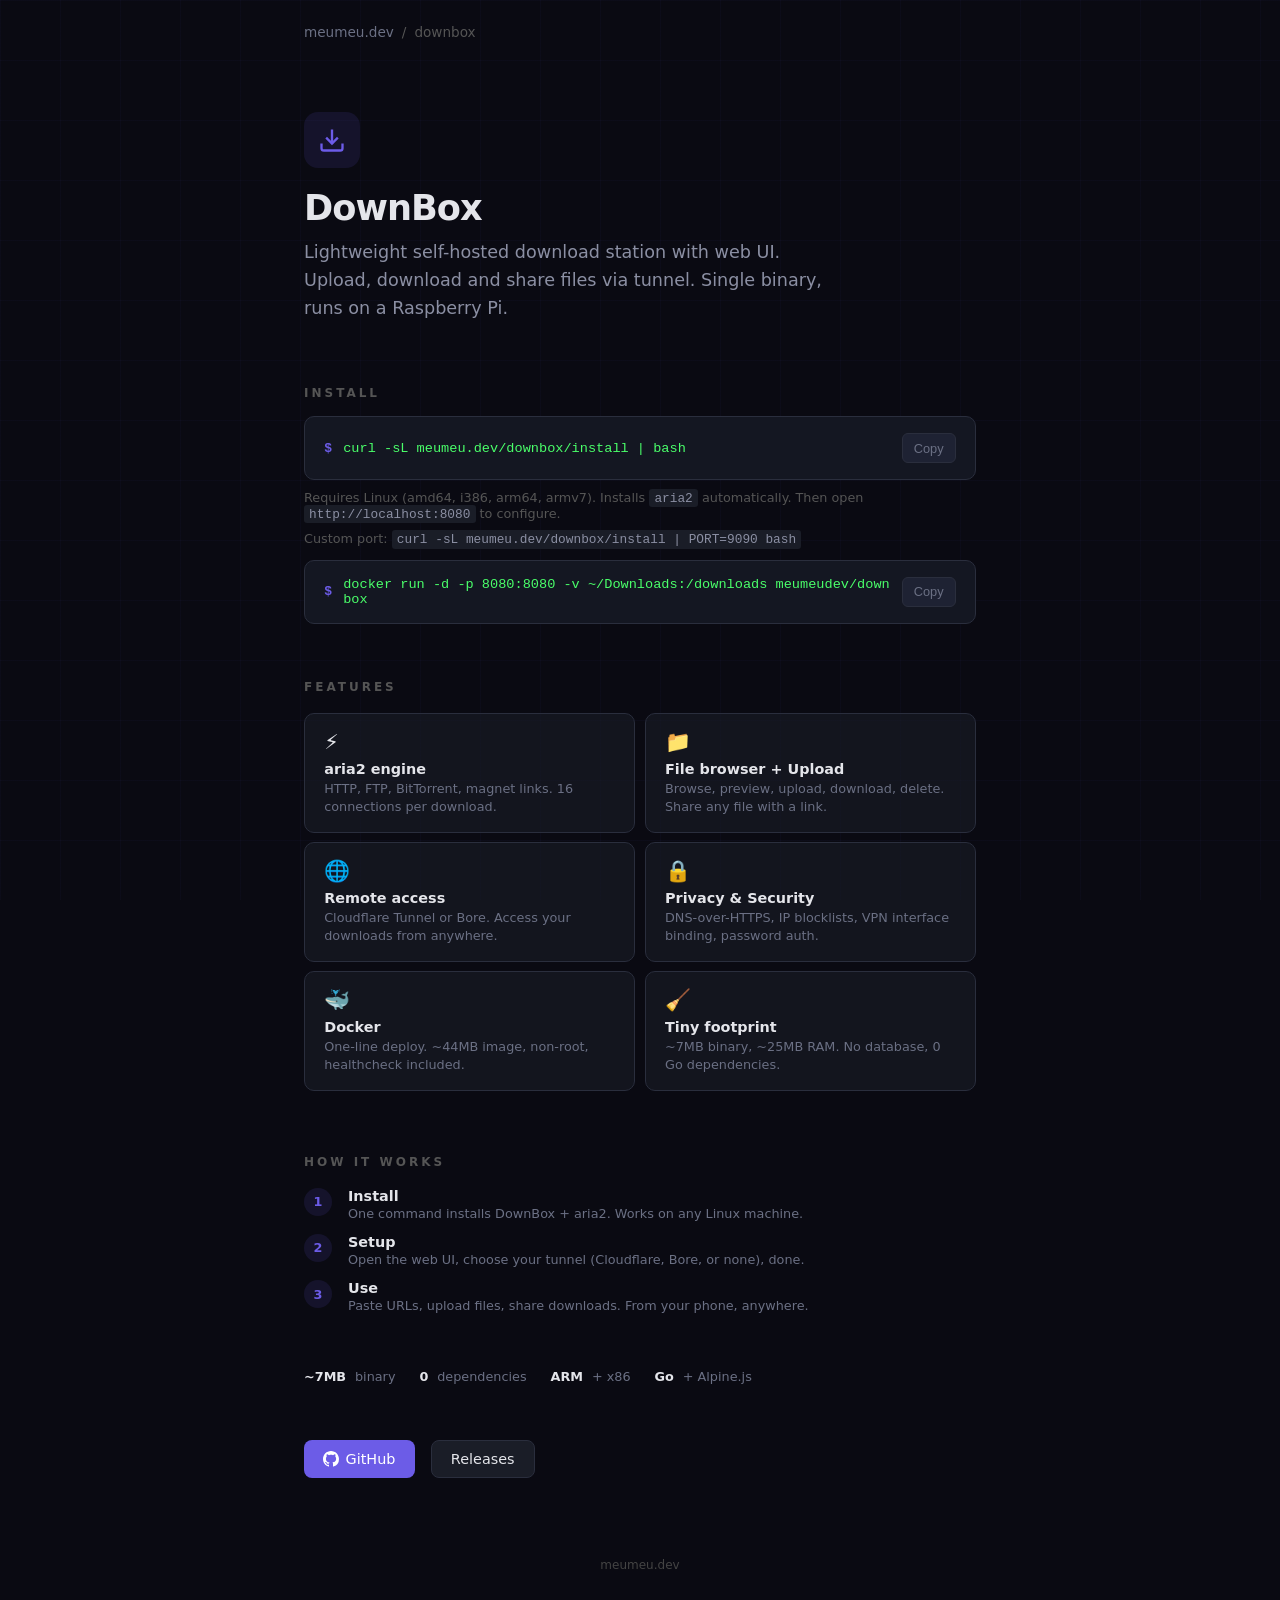
==== index.html @ 840169eb "Add GitHub Pages landing page in docs/ Co-Authored-By: Claude Opus 4.6 (1M context) <noreply@anthrop" ====
<!DOCTYPE html>
<html lang="en">
<head>
    <meta charset="UTF-8">
    <meta name="viewport" content="width=device-width, initial-scale=1.0">
    <title>DownBox — Self-hosted download station</title>
    <meta name="description" content="Lightweight self-hosted download station. Upload, download and share files via tunnel. aria2 + file browser. Single binary, runs on Raspberry Pi.">
    <style>
        * { margin: 0; padding: 0; box-sizing: border-box; }
        body {
            background: #0a0a12;
            color: #e4e5ea;
            font-family: 'Segoe UI', system-ui, -apple-system, sans-serif;
            -webkit-font-smoothing: antialiased;
        }
        a { color: #6c5ce7; text-decoration: none; }
        a:hover { color: #7c6df7; }

        .bg-grid {
            position: fixed; inset: 0; z-index: 0;
            background-image:
                linear-gradient(rgba(108,108,255,0.03) 1px, transparent 1px),
                linear-gradient(90deg, rgba(108,108,255,0.03) 1px, transparent 1px);
            background-size: 60px 60px;
        }

        .wrap { position: relative; z-index: 2; max-width: 720px; margin: 0 auto; padding: 0 1.5rem; }

        /* Nav */
        nav {
            display: flex; align-items: center; gap: 0.5rem;
            padding: 1.5rem 0; font-size: 0.85rem; color: #555;
        }
        nav a { color: #6b7084; }
        nav a:hover { color: #e4e5ea; }

        /* Hero */
        .hero { padding: 3rem 0 2.5rem; }
        .hero-icon {
            width: 56px; height: 56px;
            background: rgba(108, 92, 231, 0.12);
            border-radius: 14px;
            display: flex; align-items: center; justify-content: center;
            margin-bottom: 1.2rem;
        }
        .hero-icon svg { color: #6c5ce7; }
        h1 {
            font-size: 2.2rem; font-weight: 800; letter-spacing: -1px;
            margin-bottom: 0.6rem;
        }
        .hero p {
            font-size: 1.1rem; color: #8b8fa3; line-height: 1.6;
            max-width: 540px;
        }

        /* Install */
        .install-section { padding: 1.5rem 0; }
        .install-section h2 {
            font-size: 0.75rem; text-transform: uppercase;
            letter-spacing: 3px; color: #555; margin-bottom: 1rem;
        }
        .install-box {
            background: #141722;
            border: 1px solid #2a2e3d;
            border-radius: 10px;
            padding: 1rem 1.2rem;
            display: flex; align-items: center; gap: 0.7rem;
        }
        .install-box .prompt { color: #6c5ce7; font-weight: 700; font-family: monospace; }
        .install-box code {
            flex: 1;
            font-family: 'JetBrains Mono', 'Fira Code', monospace;
            font-size: 0.85rem;
            color: #4aff6a;
            word-break: break-all;
        }
        .copy-btn {
            background: #1e2233; border: 1px solid #2a2e3d; border-radius: 6px;
            padding: 0.4rem 0.7rem; cursor: pointer; color: #6b7084;
            font-size: 0.8rem; transition: all 0.15s; display: flex; align-items: center; gap: 0.3rem;
        }
        .copy-btn:hover { border-color: #6c5ce7; color: #e4e5ea; }
        .install-note {
            margin-top: 0.6rem; font-size: 0.8rem; color: #555;
        }
        .install-note code {
            background: #1a1d27; padding: 0.15em 0.4em; border-radius: 3px;
            font-size: 0.8rem; color: #8b8fa3;
        }

        /* Features */
        .features { padding: 2rem 0; }
        .features h2 {
            font-size: 0.75rem; text-transform: uppercase;
            letter-spacing: 3px; color: #555; margin-bottom: 1.2rem;
        }
        .feat-grid {
            display: grid; grid-template-columns: 1fr 1fr; gap: 0.6rem;
        }
        .feat {
            background: rgba(26, 29, 39, 0.6);
            border: 1px solid #2a2e3d;
            border-radius: 10px;
            padding: 1rem 1.2rem;
        }
        .feat-icon { font-size: 1.3rem; margin-bottom: 0.4rem; }
        .feat strong { font-size: 0.9rem; display: block; margin-bottom: 0.2rem; }
        .feat p { font-size: 0.8rem; color: #6b7084; line-height: 1.4; }

        /* How it works */
        .how { padding: 2rem 0; }
        .how h2 {
            font-size: 0.75rem; text-transform: uppercase;
            letter-spacing: 3px; color: #555; margin-bottom: 1.2rem;
        }
        .steps { display: flex; flex-direction: column; gap: 0.8rem; }
        .step {
            display: flex; align-items: flex-start; gap: 1rem;
        }
        .step-num {
            width: 28px; height: 28px; flex-shrink: 0;
            background: rgba(108, 92, 231, 0.12);
            border-radius: 50%;
            display: flex; align-items: center; justify-content: center;
            font-size: 0.8rem; font-weight: 700; color: #6c5ce7;
        }
        .step-text strong { font-size: 0.9rem; display: block; margin-bottom: 0.15rem; }
        .step-text p { font-size: 0.8rem; color: #6b7084; }

        /* Specs */
        .specs {
            display: flex; gap: 1.5rem; padding: 1.5rem 0;
            flex-wrap: wrap;
        }
        .spec {
            font-size: 0.8rem; color: #6b7084;
            display: flex; align-items: center; gap: 0.3rem;
        }
        .spec strong { color: #e4e5ea; }

        /* Links */
        .links {
            display: flex; gap: 1rem; padding: 2rem 0;
        }
        .link-btn {
            display: inline-flex; align-items: center; gap: 0.4rem;
            padding: 0.6rem 1.2rem;
            border-radius: 8px; font-size: 0.9rem; font-weight: 500;
            transition: all 0.15s;
        }
        .link-primary {
            background: #6c5ce7; color: #fff;
        }
        .link-primary:hover { background: #7c6df7; color: #fff; }
        .link-ghost {
            background: #1a1d27; border: 1px solid #2a2e3d; color: #e4e5ea;
        }
        .link-ghost:hover { border-color: #6c5ce7; }

        footer {
            text-align: center; padding: 3rem 0 2rem;
            font-size: 0.75rem; color: #333;
        }
        footer a { color: #444; }

        @media (max-width: 600px) {
            .feat-grid { grid-template-columns: 1fr; }
            h1 { font-size: 1.6rem; }
        }
    </style>
</head>
<body>
    <div class="bg-grid"></div>

    <div class="wrap">
        <nav>
            <a href="https://meumeu.dev">meumeu.dev</a>
            <span>/</span>
            <span>downbox</span>
        </nav>

        <div class="hero">
            <div class="hero-icon">
                <svg width="28" height="28" viewBox="0 0 24 24" fill="none" stroke="currentColor" stroke-width="2">
                    <path d="M21 15v4a2 2 0 0 1-2 2H5a2 2 0 0 1-2-2v-4"/>
                    <polyline points="7 10 12 15 17 10"/>
                    <line x1="12" y1="15" x2="12" y2="3"/>
                </svg>
            </div>
            <h1>DownBox</h1>
            <p>Lightweight self-hosted download station with web UI. Upload, download and share files via tunnel. Single binary, runs on a Raspberry Pi.</p>
        </div>

        <div class="install-section">
            <h2>Install</h2>
            <div class="install-box">
                <span class="prompt">$</span>
                <code id="cmd">curl -sL meumeu.dev/downbox/install | bash</code>
                <button class="copy-btn" onclick="navigator.clipboard.writeText(document.getElementById('cmd').textContent);this.innerHTML='Copied!'">
                    Copy
                </button>
            </div>
            <p class="install-note">
                Requires Linux (amd64, i386, arm64, armv7). Installs <code>aria2</code> automatically.
                Then open <code>http://localhost:8080</code> to configure.
            </p>
            <p class="install-note">
                Custom port: <code>curl -sL meumeu.dev/downbox/install | PORT=9090 bash</code>
            </p>
            <div class="install-box" style="margin-top:0.8rem">
                <span class="prompt">$</span>
                <code id="cmd2">docker run -d -p 8080:8080 -v ~/Downloads:/downloads meumeudev/downbox</code>
                <button class="copy-btn" onclick="navigator.clipboard.writeText(document.getElementById('cmd2').textContent);this.innerHTML='Copied!'">
                    Copy
                </button>
            </div>
        </div>

        <div class="features">
            <h2>Features</h2>
            <div class="feat-grid">
                <div class="feat">
                    <div class="feat-icon">&#9889;</div>
                    <strong>aria2 engine</strong>
                    <p>HTTP, FTP, BitTorrent, magnet links. 16 connections per download.</p>
                </div>
                <div class="feat">
                    <div class="feat-icon">&#128193;</div>
                    <strong>File browser + Upload</strong>
                    <p>Browse, preview, upload, download, delete. Share any file with a link.</p>
                </div>
                <div class="feat">
                    <div class="feat-icon">&#127760;</div>
                    <strong>Remote access</strong>
                    <p>Cloudflare Tunnel or Bore. Access your downloads from anywhere.</p>
                </div>
                <div class="feat">
                    <div class="feat-icon">&#128274;</div>
                    <strong>Privacy &amp; Security</strong>
                    <p>DNS-over-HTTPS, IP blocklists, VPN interface binding, password auth.</p>
                </div>
                <div class="feat">
                    <div class="feat-icon">&#128051;</div>
                    <strong>Docker</strong>
                    <p>One-line deploy. ~44MB image, non-root, healthcheck included.</p>
                </div>
                <div class="feat">
                    <div class="feat-icon">&#129529;</div>
                    <strong>Tiny footprint</strong>
                    <p>~7MB binary, ~25MB RAM. No database, 0 Go dependencies.</p>
                </div>
            </div>
        </div>

        <div class="how">
            <h2>How it works</h2>
            <div class="steps">
                <div class="step">
                    <div class="step-num">1</div>
                    <div class="step-text">
                        <strong>Install</strong>
                        <p>One command installs DownBox + aria2. Works on any Linux machine.</p>
                    </div>
                </div>
                <div class="step">
                    <div class="step-num">2</div>
                    <div class="step-text">
                        <strong>Setup</strong>
                        <p>Open the web UI, choose your tunnel (Cloudflare, Bore, or none), done.</p>
                    </div>
                </div>
                <div class="step">
                    <div class="step-num">3</div>
                    <div class="step-text">
                        <strong>Use</strong>
                        <p>Paste URLs, upload files, share downloads. From your phone, anywhere.</p>
                    </div>
                </div>
            </div>
        </div>

        <div class="specs">
            <div class="spec"><strong>~7MB</strong>&nbsp;binary</div>
            <div class="spec"><strong>0</strong>&nbsp;dependencies</div>
            <div class="spec"><strong>ARM</strong>&nbsp;+ x86</div>
            <div class="spec"><strong>Go</strong>&nbsp;+ Alpine.js</div>
        </div>

        <div class="links">
            <a href="https://github.com/meumeu-dev/downbox" class="link-btn link-primary">
                <svg width="16" height="16" viewBox="0 0 24 24" fill="currentColor">
                    <path d="M12 0C5.37 0 0 5.37 0 12c0 5.31 3.435 9.795 8.205 11.385.6.105.825-.255.825-.57 0-.285-.015-1.23-.015-2.235-3.015.555-3.795-.735-4.035-1.41-.135-.345-.72-1.41-1.23-1.695-.42-.225-1.02-.78-.015-.795.945-.015 1.62.87 1.845 1.23 1.08 1.815 2.805 1.305 3.495.99.105-.78.42-1.305.765-1.605-2.67-.3-5.46-1.335-5.46-5.925 0-1.305.465-2.385 1.23-3.225-.12-.3-.54-1.53.12-3.18 0 0 1.005-.315 3.3 1.23.96-.27 1.98-.405 3-.405s2.04.135 3 .405c2.295-1.56 3.3-1.23 3.3-1.23.66 1.65.24 2.88.12 3.18.765.84 1.23 1.905 1.23 3.225 0 4.605-2.805 5.625-5.475 5.925.435.375.81 1.095.81 2.22 0 1.605-.015 2.895-.015 3.3 0 .315.225.69.825.57A12.02 12.02 0 0024 12c0-6.63-5.37-12-12-12z"/>
                </svg>
                GitHub
            </a>
            <a href="https://github.com/meumeu-dev/downbox/releases" class="link-btn link-ghost">
                Releases
            </a>
        </div>

        <footer>
            <a href="https://meumeu.dev">meumeu.dev</a>
        </footer>
    </div>
</body>
</html>
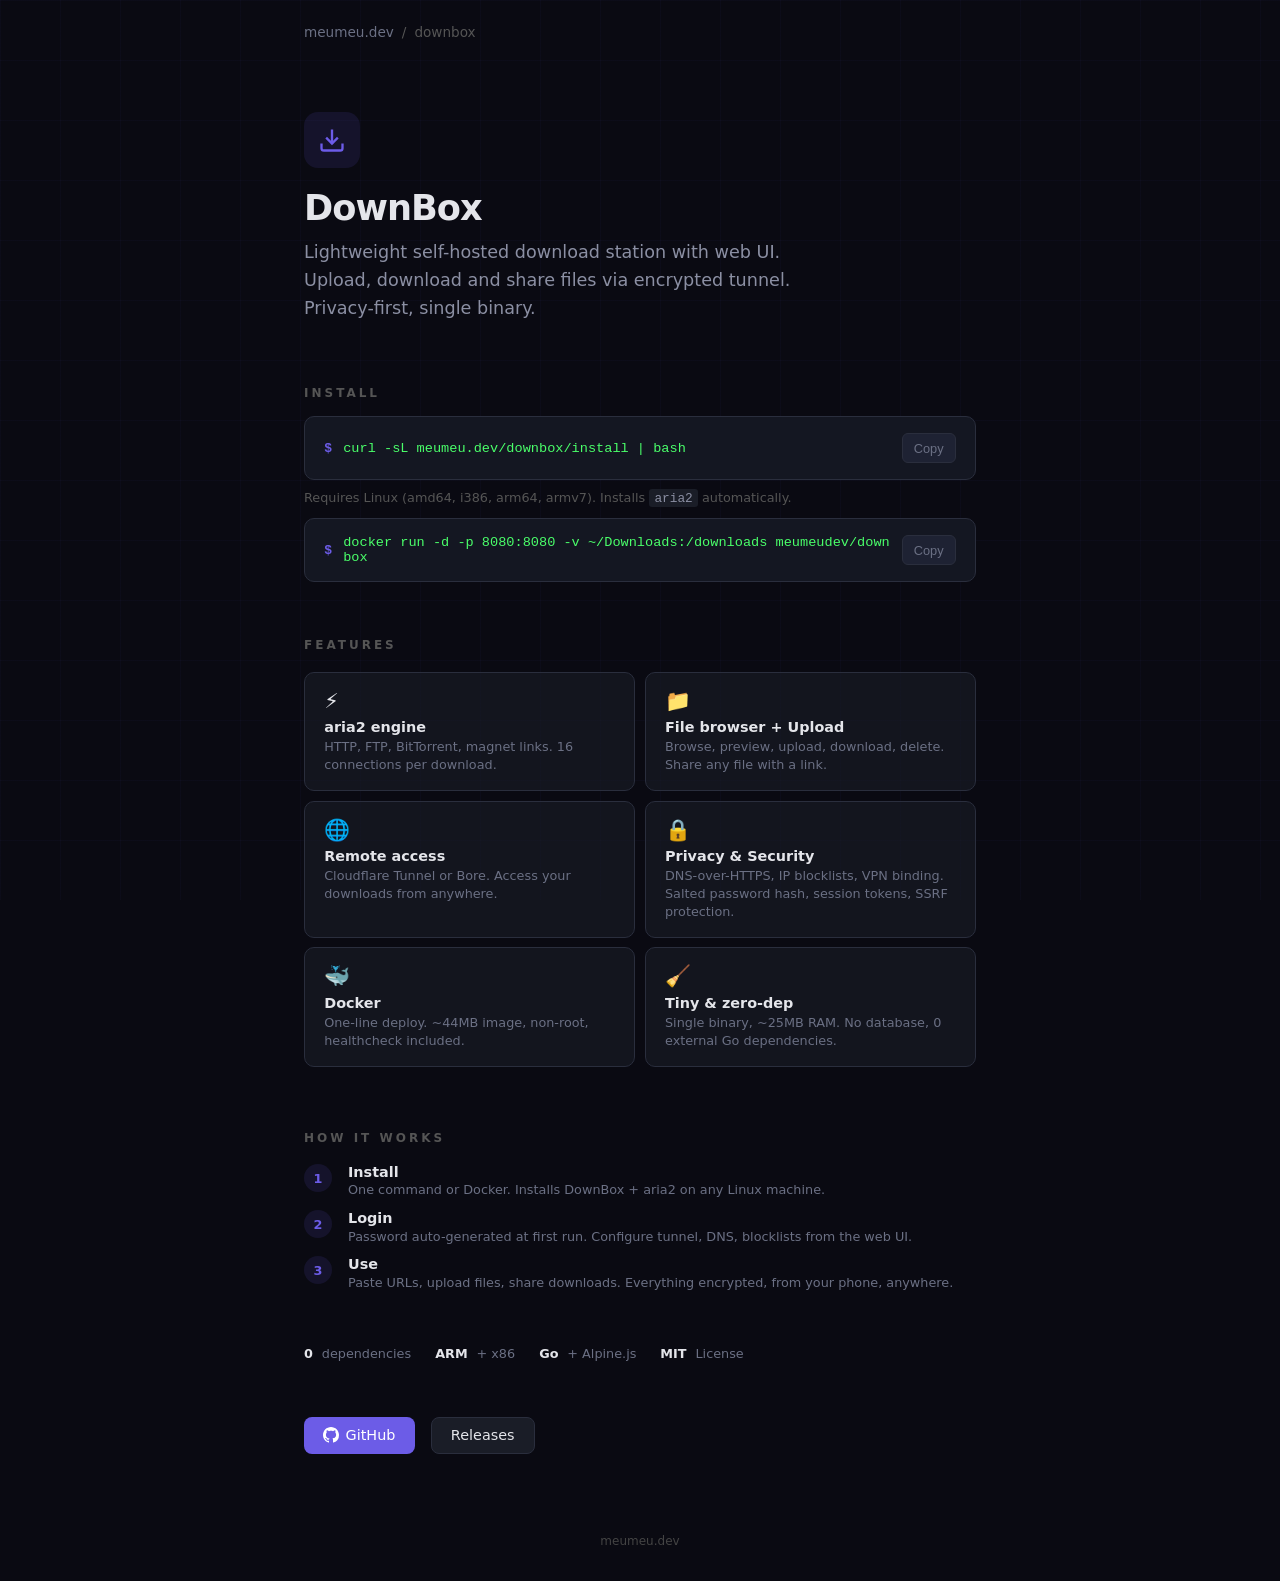
==== commit 7de34345: "Update README badges (auto-size), landing page (privacy, encryption) - README: dynamic shields.io ba" ====
--- a/index.html
+++ b/index.html
@@ -4,7 +4,7 @@
     <meta charset="UTF-8">
     <meta name="viewport" content="width=device-width, initial-scale=1.0">
     <title>DownBox — Self-hosted download station</title>
-    <meta name="description" content="Lightweight self-hosted download station. Upload, download and share files via tunnel. aria2 + file browser. Single binary, runs on Raspberry Pi.">
+    <meta name="description" content="Lightweight self-hosted download station. Upload, download and share files via tunnel. DNS-over-HTTPS, IP blocklist, Docker. Single binary.">
     <style>
         * { margin: 0; padding: 0; box-sizing: border-box; }
         body {
@@ -188,7 +188,7 @@
                 </svg>
             </div>
             <h1>DownBox</h1>
-            <p>Lightweight self-hosted download station with web UI. Upload, download and share files via tunnel. Single binary, runs on a Raspberry Pi.</p>
+            <p>Lightweight self-hosted download station with web UI. Upload, download and share files via encrypted tunnel. Privacy-first, single binary.</p>
         </div>
 
         <div class="install-section">
@@ -202,10 +202,6 @@
             </div>
             <p class="install-note">
                 Requires Linux (amd64, i386, arm64, armv7). Installs <code>aria2</code> automatically.
-                Then open <code>http://localhost:8080</code> to configure.
-            </p>
-            <p class="install-note">
-                Custom port: <code>curl -sL meumeu.dev/downbox/install | PORT=9090 bash</code>
             </p>
             <div class="install-box" style="margin-top:0.8rem">
                 <span class="prompt">$</span>
@@ -237,7 +233,7 @@
                 <div class="feat">
                     <div class="feat-icon">&#128274;</div>
                     <strong>Privacy &amp; Security</strong>
-                    <p>DNS-over-HTTPS, IP blocklists, VPN interface binding, password auth.</p>
+                    <p>DNS-over-HTTPS, IP blocklists, VPN binding. Salted password hash, session tokens, SSRF protection.</p>
                 </div>
                 <div class="feat">
                     <div class="feat-icon">&#128051;</div>
@@ -246,8 +242,8 @@
                 </div>
                 <div class="feat">
                     <div class="feat-icon">&#129529;</div>
-                    <strong>Tiny footprint</strong>
-                    <p>~7MB binary, ~25MB RAM. No database, 0 Go dependencies.</p>
+                    <strong>Tiny &amp; zero-dep</strong>
+                    <p>Single binary, ~25MB RAM. No database, 0 external Go dependencies.</p>
                 </div>
             </div>
         </div>
@@ -259,31 +255,31 @@
                     <div class="step-num">1</div>
                     <div class="step-text">
                         <strong>Install</strong>
-                        <p>One command installs DownBox + aria2. Works on any Linux machine.</p>
+                        <p>One command or Docker. Installs DownBox + aria2 on any Linux machine.</p>
                     </div>
                 </div>
                 <div class="step">
                     <div class="step-num">2</div>
                     <div class="step-text">
-                        <strong>Setup</strong>
-                        <p>Open the web UI, choose your tunnel (Cloudflare, Bore, or none), done.</p>
+                        <strong>Login</strong>
+                        <p>Password auto-generated at first run. Configure tunnel, DNS, blocklists from the web UI.</p>
                     </div>
                 </div>
                 <div class="step">
                     <div class="step-num">3</div>
                     <div class="step-text">
                         <strong>Use</strong>
-                        <p>Paste URLs, upload files, share downloads. From your phone, anywhere.</p>
+                        <p>Paste URLs, upload files, share downloads. Everything encrypted, from your phone, anywhere.</p>
                     </div>
                 </div>
             </div>
         </div>
 
         <div class="specs">
-            <div class="spec"><strong>~7MB</strong>&nbsp;binary</div>
             <div class="spec"><strong>0</strong>&nbsp;dependencies</div>
             <div class="spec"><strong>ARM</strong>&nbsp;+ x86</div>
             <div class="spec"><strong>Go</strong>&nbsp;+ Alpine.js</div>
+            <div class="spec"><strong>MIT</strong>&nbsp;License</div>
         </div>
 
         <div class="links">
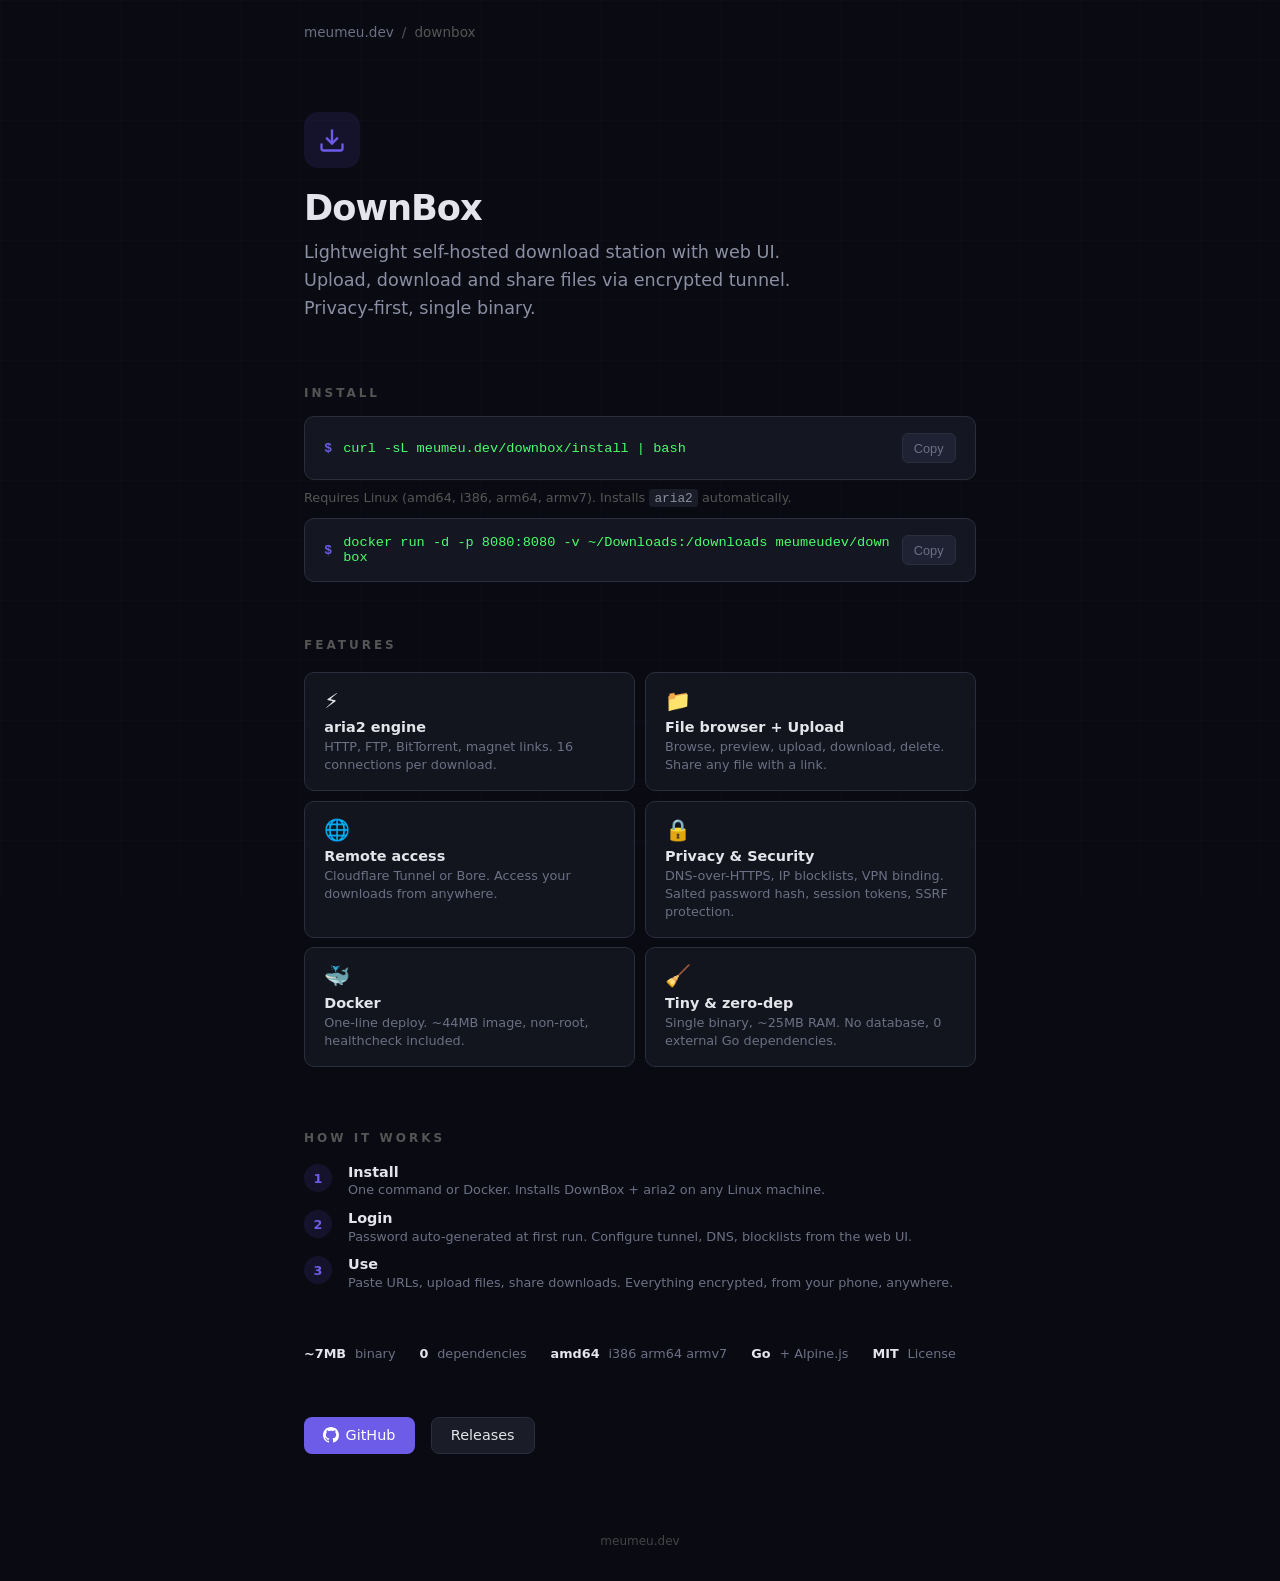
==== commit d2d8fcca: "Landing page: show all arch names, auto-fetch binary size from GitHub API Co-Authored-By: Claude Opu" ====
--- a/index.html
+++ b/index.html
@@ -276,8 +276,9 @@
         </div>
 
         <div class="specs">
+            <div class="spec"><strong id="binSize">~7MB</strong>&nbsp;binary</div>
             <div class="spec"><strong>0</strong>&nbsp;dependencies</div>
-            <div class="spec"><strong>ARM</strong>&nbsp;+ x86</div>
+            <div class="spec"><strong>amd64</strong>&nbsp;i386&nbsp;arm64&nbsp;armv7</div>
             <div class="spec"><strong>Go</strong>&nbsp;+ Alpine.js</div>
             <div class="spec"><strong>MIT</strong>&nbsp;License</div>
         </div>
@@ -298,5 +299,12 @@
             <a href="https://meumeu.dev">meumeu.dev</a>
         </footer>
     </div>
+    <script>
+    fetch('https://api.github.com/repos/meumeu-dev/downbox/releases/latest')
+        .then(r=>r.json()).then(d=>{
+            const a=d.assets&&d.assets.find(a=>a.name==='downbox-amd64');
+            if(a){const mb=(a.size/1024/1024).toFixed(1);document.getElementById('binSize').textContent='~'+mb+'MB';}
+        }).catch(()=>{});
+    </script>
 </body>
 </html>
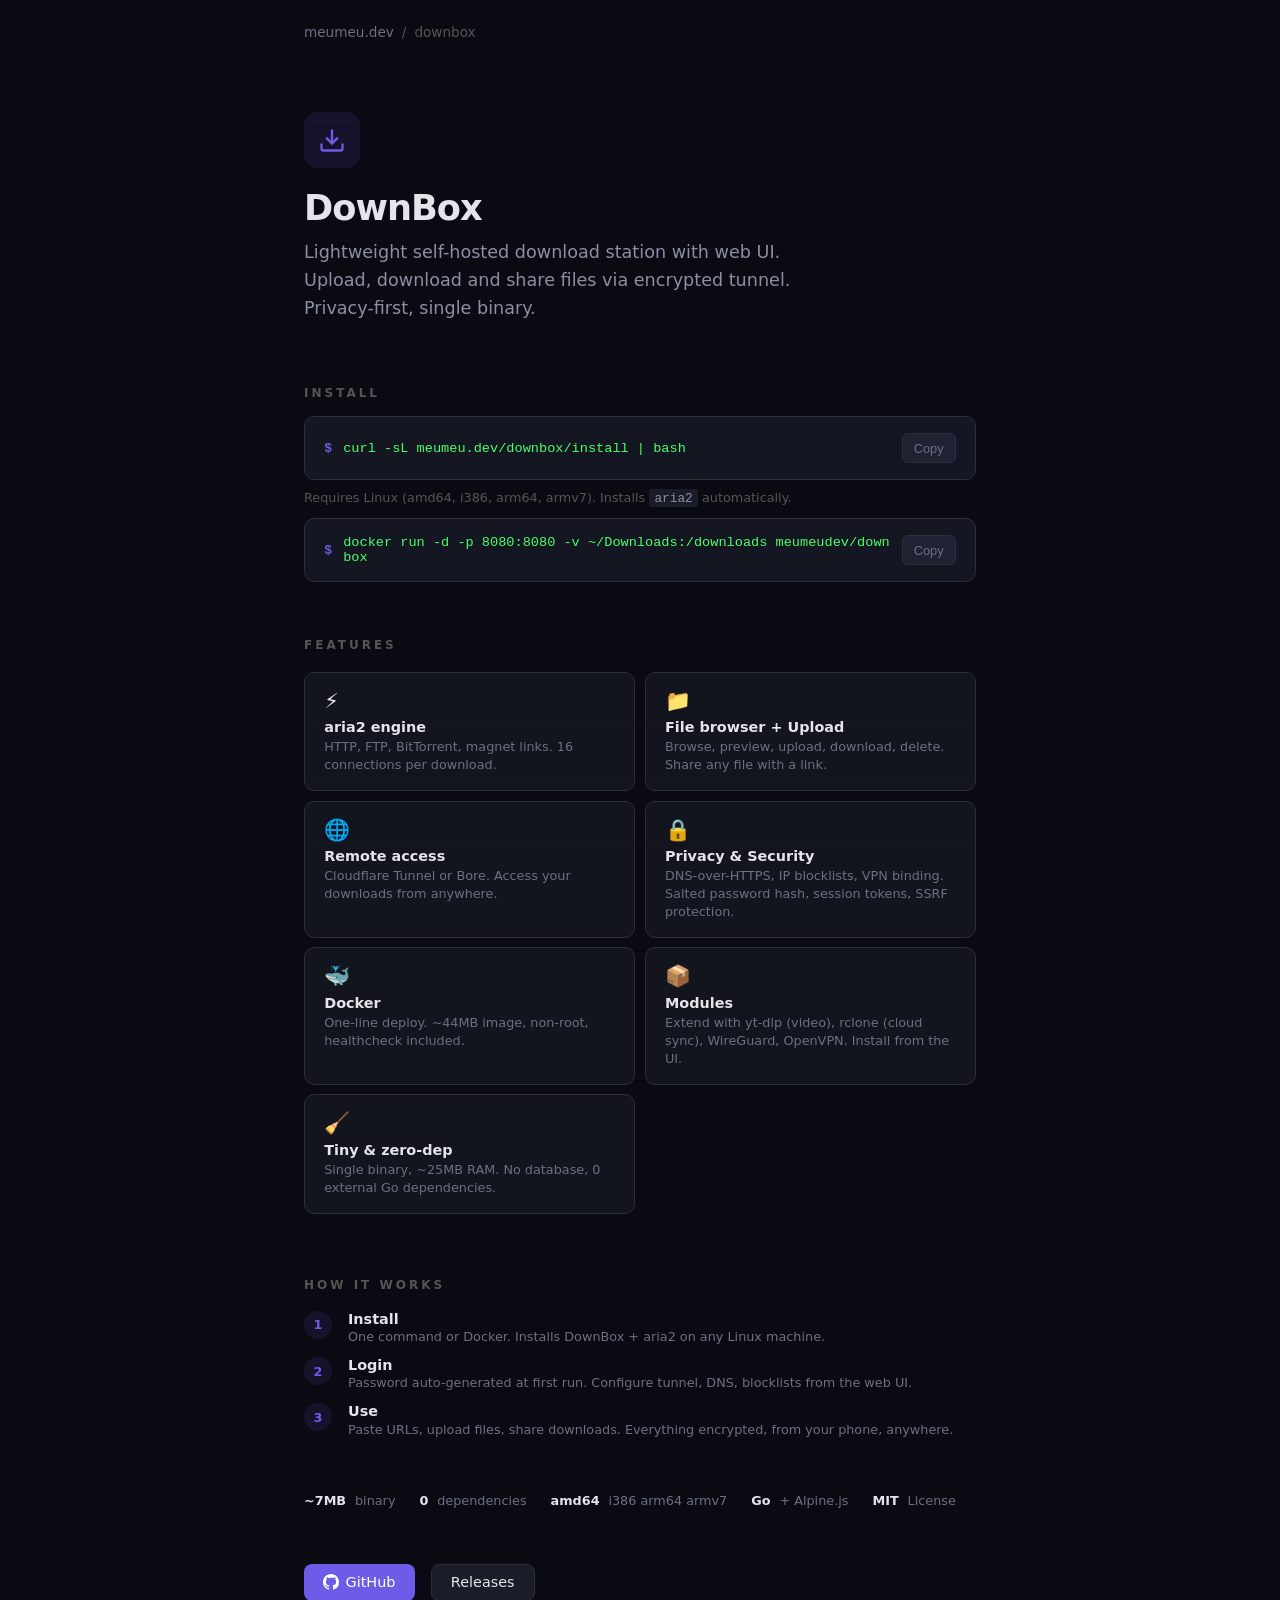
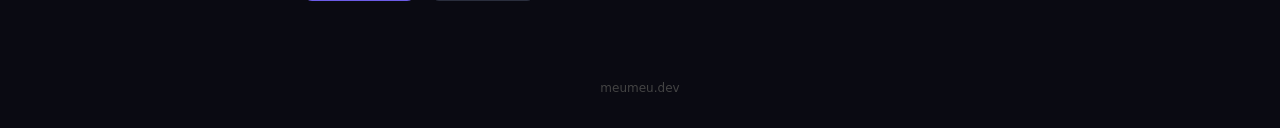
==== commit fe9c160e: "Add module system: yt-dlp, rclone, wireguard, openvpn Module manager with CLI (downbox module list/a" ====
--- a/index.html
+++ b/index.html
@@ -187,7 +187,7 @@
                     <line x1="12" y1="15" x2="12" y2="3"/>
                 </svg>
             </div>
-            <h1>DownBox</h1>
+            <h1>DownBox <span id="ver" style="font-size:0.5em;font-weight:400;color:#6c5ce7"></span></h1>
             <p>Lightweight self-hosted download station with web UI. Upload, download and share files via encrypted tunnel. Privacy-first, single binary.</p>
         </div>
 
@@ -239,6 +239,11 @@
                     <div class="feat-icon">&#128051;</div>
                     <strong>Docker</strong>
                     <p>One-line deploy. ~44MB image, non-root, healthcheck included.</p>
+                </div>
+                <div class="feat">
+                    <div class="feat-icon">&#128230;</div>
+                    <strong>Modules</strong>
+                    <p>Extend with yt-dlp (video), rclone (cloud sync), WireGuard, OpenVPN. Install from the UI.</p>
                 </div>
                 <div class="feat">
                     <div class="feat-icon">&#129529;</div>
@@ -304,6 +309,7 @@
         .then(r=>r.json()).then(d=>{
             const a=d.assets&&d.assets.find(a=>a.name==='downbox-amd64');
             if(a){const mb=(a.size/1024/1024).toFixed(1);document.getElementById('binSize').textContent='~'+mb+'MB';}
+            if(d.tag_name)document.getElementById('ver').textContent=d.tag_name;
         }).catch(()=>{});
     </script>
 </body>
